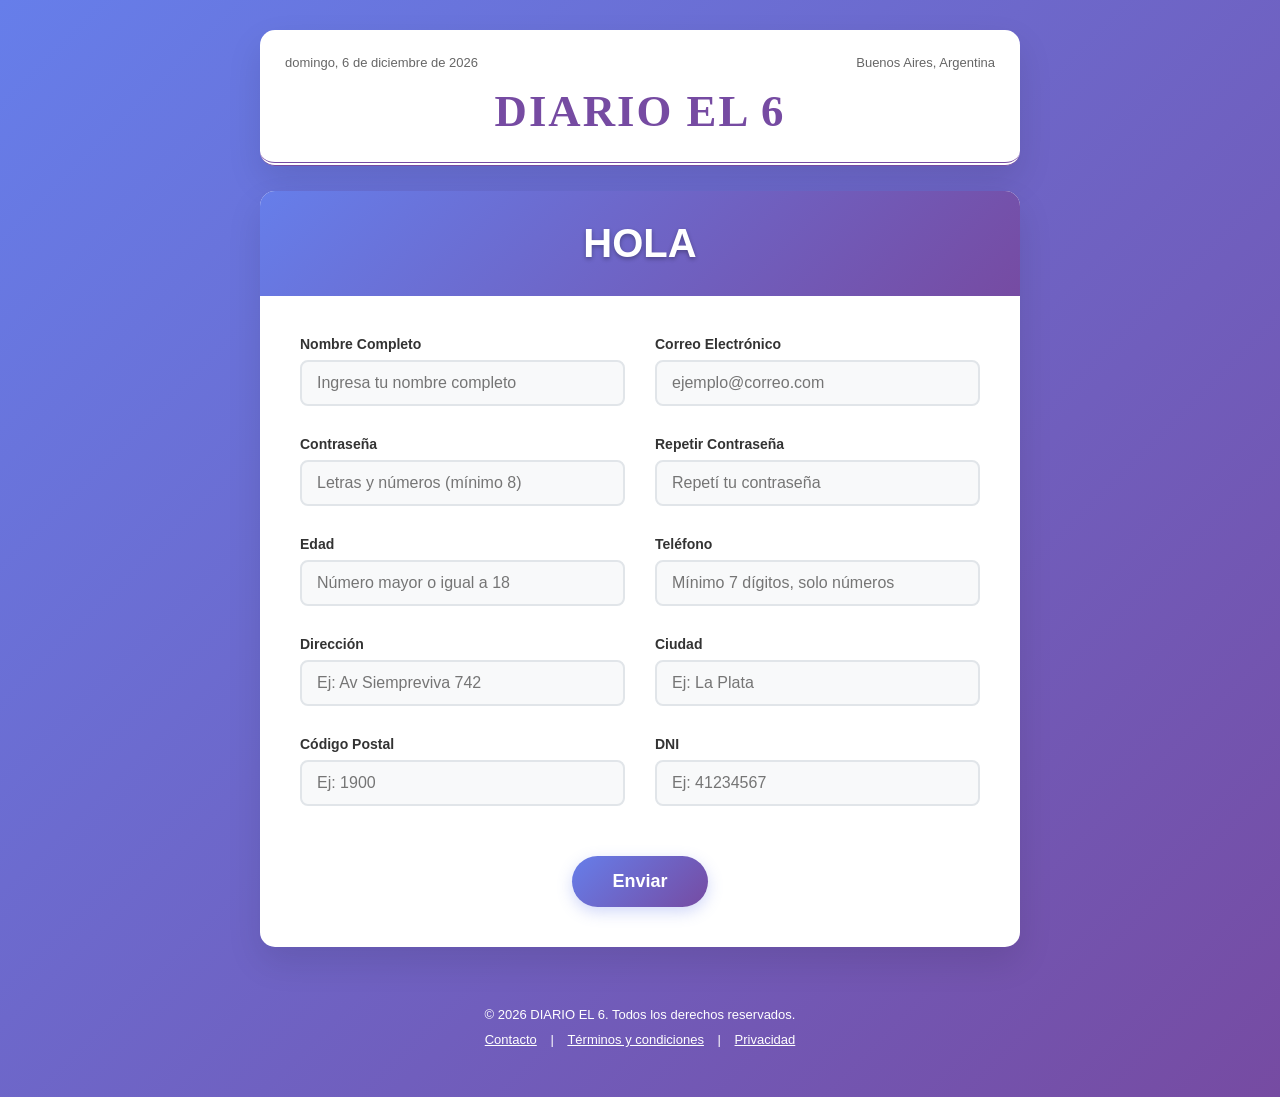
==== Clase 09/index.html @ 832ed439 "commit" ====
<!DOCTYPE html>
<html lang="es">
<head>
    <meta charset="UTF-8">
    <meta name="viewport" content="width=device-width, initial-scale=1.0">
    <title>Suscripción Diario - El Vocero Online</title>
    <link rel="stylesheet" href="estilos.css">
</head>
<body>
    <div class="contenedor-pagina">
        <header class="cabecera-diario">
            <div class="cabecera-info">
                <span id="fecha-actual"></span>
                <span>Buenos Aires, Argentina</span>
            </div>
            <h1 class="diario-titulo">DIARIO EL 6</h1>
        </header>

        <div class="contenedor">
            <div class="cabecera-tarjeta">
                <h1 class="titulo-tarjeta" id="titulo-dinamico">HOLA</h1>
            </div>
            
            <div class="contenedor-formulario">
                <form id="formulario-suscripcion" novalidate>
                    <div class="cuadricula-formulario">
                        <div class="grupo-campo">
                            <label for="nombre-completo">Nombre Completo</label>
                            <input type="text" id="nombre-completo" name="nombre-completo" placeholder="Ingresa tu nombre completo">
                            <div class="mensaje-error" id="error-nombre-completo"></div>
                        </div>

                        <div class="grupo-campo">
                            <label for="correo-electronico">Correo Electrónico</label>
                            <input type="email" id="correo-electronico" name="correo-electronico" placeholder="ejemplo@correo.com">
                            <div class="mensaje-error" id="error-correo-electronico"></div>
                        </div>

                        <div class="grupo-campo">
                            <label for="contrasena">Contraseña</label>
                            <input type="password" id="contrasena" name="contrasena" placeholder="Letras y números (mínimo 8)">
                            <div class="mensaje-error" id="error-contrasena"></div>
                        </div>

                        <div class="grupo-campo">
                            <label for="repetir-contrasena">Repetir Contraseña</label>
                            <input type="password" id="repetir-contrasena" name="repetir-contrasena" placeholder="Repetí tu contraseña">
                            <div class="mensaje-error" id="error-repetir-contrasena"></div>
                        </div>

                        <div class="grupo-campo">
                            <label for="edad">Edad</label>
                            <input type="number" id="edad" name="edad" placeholder="Número mayor o igual a 18">
                            <div class="mensaje-error" id="error-edad"></div>
                        </div>

                        <div class="grupo-campo">
                            <label for="telefono">Teléfono</label>
                            <input type="tel" id="telefono" name="telefono" placeholder="Mínimo 7 dígitos, solo números">
                            <div class="mensaje-error" id="error-telefono"></div>
                        </div>

                        <div class="grupo-campo">
                            <label for="direccion">Dirección</label>
                            <input type="text" id="direccion" name="direccion" placeholder="Ej: Av Siempreviva 742">
                            <div class="mensaje-error" id="error-direccion"></div>
                        </div>

                        <div class="grupo-campo">
                            <label for="ciudad">Ciudad</label>
                            <input type="text" id="ciudad" name="ciudad" placeholder="Ej: La Plata">
                            <div class="mensaje-error" id="error-ciudad"></div>
                        </div>

                        <div class="grupo-campo">
                            <label for="codigo-postal">Código Postal</label>
                            <input type="text" id="codigo-postal" name="codigo-postal" placeholder="Ej: 1900">
                            <div class="mensaje-error" id="error-codigo-postal"></div>
                        </div>

                        <div class="grupo-campo">
                            <label for="dni">DNI</label>
                            <input type="text" id="dni" name="dni" placeholder="Ej: 41234567">
                            <div class="mensaje-error" id="error-dni"></div>
                        </div>

                        <div class="contenedor-enviar">
                            <button type="submit" class="boton-enviar">Enviar</button>
                        </div>
                    </div>
                </form>
            </div>
        </div>
    </div>

    <footer class="pie-diario">
        <p>&copy; 2026 DIARIO EL 6. Todos los derechos reservados.</p>
        <div class="pie-enlaces">
            <a href="#">Contacto</a> | 
            <a href="#">Términos y condiciones</a> | 
            <a href="#">Privacidad</a>
        </div>
    </footer>

    <div id="modal-emergente" class="modal">
        <div class="modal-contenido">
            <div class="modal-cabecera">
                <span class="cerrar" id="cerrar-modal">&times;</span>
                <h2 class="modal-titulo" id="modal-titulo">Información del Formulario</h2>
            </div>
            <div id="modal-cuerpo"></div>
        </div>
    </div>

    <script>
        const opcionesFecha = { weekday: 'long', year: 'numeric', month: 'long', day: 'numeric' };
        document.getElementById('fecha-actual').textContent = new Date().toLocaleDateString('es-ES', opcionesFecha);

        const validadores = {
            'nombre-completo': (valor) => {
                const limpio = valor.trim();
                if (limpio.length <= 6) {
                    return "Debe tener más de 6 caracteres";
                }
                if (!limpio.includes(' ')) {
                    return "Debe tener al menos un espacio en el medio";
                }
                const partes = limpio.split(' ').filter(p => p.length > 0);
                if (partes.length < 2) {
                    return "Debe ingresar nombre y apellido completos separados por espacio";
                }
                return null;
            },
            'correo-electronico': (valor) => {
                const regexEmail = /^[^\s@]+@[^\s@]+\.[^\s@]+$/;
                if (!regexEmail.test(valor)) {
                    return "Ingresa un correo electrónico válido";
                }
                return null;
            },
            'contrasena': (valor) => {
                if (valor.length < 8) {
                    return "Debe tener al menos 8 caracteres";
                }
                const tieneLetras = /[a-zA-Z]/.test(valor);
                const tieneNumeros = /\d/.test(valor);
                const soloLetrasYNumeros = /^[a-zA-Z0-9]+$/.test(valor);
                if (!tieneLetras || !tieneNumeros || !soloLetrasYNumeros) {
                    return "Debe estar formada solo por letras y números";
                }
                return null;
            },
            'repetir-contrasena': (valor) => {
                const contraOriginal = document.getElementById('contrasena').value;
                if (valor !== contraOriginal) {
                    return "Las contraseñas no coinciden";
                }
                return null;
            },
            'edad': (valor) => {
                const num = Number(valor);
                if (valor === '' || isNaN(num) || !Number.isInteger(num) || num < 18) {
                    return "Debe ser un número entero mayor o igual a 18";
                }
                return null;
            },
            'telefono': (valor) => {
                if (!/^\d+$/.test(valor)) {
                    return "No se permiten espacios, guiones ni paréntesis";
                }
                if (valor.length < 7) {
                    return "Debe tener al menos 7 dígitos";
                }
                return null;
            },
            'direccion': (valor) => {
                const limpio = valor.trim();
                if (limpio.length < 5) {
                    return "Debe tener al menos 5 caracteres";
                }
                const tieneLetras = /[a-zA-ZáéíóúÁÉÍÓÚñÑ]/.test(limpio);
                const tieneNumeros = /\d/.test(limpio);
                if (!tieneLetras || !tieneNumeros) {
                    return "Debe contener letras y números";
                }
                if (!limpio.includes(' ')) {
                    return "Debe tener un espacio en el medio";
                }
                return null;
            },
            'ciudad': (valor) => {
                if (valor.trim().length < 3) {
                    return "Debe tener al menos 3 caracteres";
                }
                return null;
            },
            'codigo-postal': (valor) => {
                if (valor.trim().length < 3) {
                    return "Debe tener al menos 3 caracteres";
                }
                return null;
            },
            'dni': (valor) => {
                if (!/^\d+$/.test(valor)) {
                    return "Solo se permiten números";
                }
                if (valor.length !== 7 && valor.length !== 8) {
                    return "Debe ser un número de 7 u 8 dígitos";
                }
                return null;
            }
        };

        function mostrarError(campoId, mensaje) {
            const campo = document.getElementById(campoId);
            const divError = document.getElementById(`error-${campoId}`);
            campo.classList.add('campo-error');
            divError.textContent = mensaje;
            divError.classList.add('mostrar');
        }

        function limpiarError(campoId) {
            const campo = document.getElementById(campoId);
            const divError = document.getElementById(`error-${campoId}`);
            campo.classList.remove('campo-error');
            divError.textContent = '';
            divError.classList.remove('mostrar');
        }

        function validarCampo(campoId) {
            const campo = document.getElementById(campoId);
            const valor = campo.value;
            if (valor.trim() === '') {
                mostrarError(campoId, 'Este campo es obligatorio');
                return false;
            }
            const validador = validadores[campoId];
            if (validador) {
                const error = validador(valor);
                if (error) {
                    mostrarError(campoId, error);
                    return false;
                } else {
                    limpiarError(campoId);
                    return true;
                }
            }
            return true;
        }

        const campos = [
            'nombre-completo',
            'correo-electronico',
            'contrasena',
            'repetir-contrasena',
            'edad',
            'telefono',
            'direccion',
            'ciudad',
            'codigo-postal',
            'dni'
        ];
        
        campos.forEach(campoId => {
            const campo = document.getElementById(campoId);
            campo.addEventListener('blur', () => {
                validarCampo(campoId);
            });
            campo.addEventListener('focus', () => {
                limpiarError(campoId);
            });
        });

        const campoNombre = document.getElementById('nombre-completo');
        const elementoTitulo = document.getElementById('titulo-dinamico');

        function actualizarTitulo() {
            const nombre = campoNombre.value.trim();
            if (nombre) {
                elementoTitulo.textContent = `HOLA ${nombre.toUpperCase()}`;
            } else {
                elementoTitulo.textContent = 'HOLA';
            }
        }

        campoNombre.addEventListener('keydown', () => {
            setTimeout(actualizarTitulo, 10);
        });
        campoNombre.addEventListener('focus', actualizarTitulo);
        campoNombre.addEventListener('input', actualizarTitulo);

        const modal = document.getElementById('modal-emergente');
        const botonCerrar = document.getElementById('cerrar-modal');

        botonCerrar.onclick = function() {
            modal.style.display = 'none';
        }

        window.onclick = function(evento) {
            if (evento.target == modal) {
                modal.style.display = 'none';
            }
        }

        document.getElementById('formulario-suscripcion').addEventListener('submit', function(evento) {
            evento.preventDefault();
            let tieneErrores = false;
            const errores = [];
            
            campos.forEach(campoId => {
                if (!validarCampo(campoId)) {
                    tieneErrores = true;
                    const mensajeError = document.getElementById(`error-${campoId}`).textContent;
                    const label = document.querySelector(`label[for="${campoId}"]`).textContent;
                    errores.push(`${label}: ${mensajeError}`);
                }
            });

            const modalTitulo = document.getElementById('modal-titulo');
            const modalCuerpo = document.getElementById('modal-cuerpo');
            
            if (tieneErrores) {
                modalTitulo.textContent = 'Errores en el Formulario';
                modalCuerpo.innerHTML = `
                    <div class="lista-errores">
                        <h3>Por favor, corrige los siguientes errores:</h3>
                        <ul>
                            ${errores.map(error => `<li>${error}</li>`).join('')}
                        </ul>
                    </div>
                `;
            } else {
                modalTitulo.textContent = 'Formulario Enviado Correctamente';
                let dataHtml = '';
                
                campos.forEach(campoId => {
                    const campo = document.getElementById(campoId);
                    const label = document.querySelector(`label[for="${campoId}"]`).textContent;
                    let valor = campo.value;
                    if (campoId === 'contrasena' || campoId === 'repetir-contrasena') {
                        valor = '••••••••';
                    }
                    dataHtml += `
                        <div class="dato-item">
                            <div class="dato-etiqueta">${label}:</div>
                            <div>${valor}</div>
                        </div>
                    `;
                });
                
                modalCuerpo.innerHTML = dataHtml;
            }
            
            modal.style.display = 'flex';
        });
    </script>
</body>
</html>
---- Clase 09/estilos.css ----
* {
    margin: 0;
    padding: 0;
    box-sizing: border-box;
}

body {
    font-family: Arial, sans-serif;
    background: linear-gradient(135deg, #667eea 0%, #764ba2 100%);
    min-height: 100vh;
    margin: 0;
    padding: 20px 0;
}

.cabecera-diario {
    background: white;
    border-radius: 15px;
    box-shadow: 0 15px 35px rgba(0,0,0,0.1);
    padding: 25px;
    margin-top: 10px;
    margin-bottom: 25px;
    border-bottom: 4px double #764ba2;
    text-align: center;
}

.cabecera-info {
    display: flex;
    flex-direction: column;
    gap: 5px;
    font-size: 13px;
    color: #666;
    margin-bottom: 12px;
}

@media (min-width: 768px) {
    .cabecera-info {
        flex-direction: row;
        justify-content: space-between;
        margin-bottom: 15px;
    }
}

.diario-titulo {
    font-family: 'Times New Roman', Georgia, serif;
    font-size: 2.8em;
    font-weight: bold;
    text-transform: uppercase;
    letter-spacing: 2px;
    color: #764ba2;
    margin: 0;
}

.contenedor-pagina {
    max-width: 800px;
    margin: 0 auto;
    padding: 0 20px;
}

.contenedor {
    background: white;
    border-radius: 15px;
    box-shadow: 0 15px 35px rgba(0,0,0,0.1);
    overflow: hidden;
}

.cabecera-tarjeta {
    background: linear-gradient(135deg, #667eea 0%, #764ba2 100%);
    padding: 30px;
    text-align: center;
}

.titulo-tarjeta {
    color: white;
    font-size: 2.5em;
    font-weight: bold;
    text-shadow: 0 2px 4px rgba(0,0,0,0.3);
    transition: all 0.3s ease;
}

.contenedor-formulario {
    padding: 40px;
}

.cuadricula-formulario {
    display: grid;
    grid-template-columns: 1fr;
    gap: 25px;
}

@media (min-width: 768px) {
    .cuadricula-formulario {
        grid-template-columns: 1fr 1fr;
        gap: 30px;
    }
}

.grupo-campo {
    display: flex;
    flex-direction: column;
}

label {
    font-weight: bold;
    color: #333;
    margin-bottom: 8px;
    font-size: 14px;
}

input {
    padding: 12px 15px;
    border: 2px solid #e1e5e9;
    border-radius: 8px;
    font-size: 16px;
    transition: all 0.3s ease;
    background: #f8f9fa;
    font-family: Arial, sans-serif;
}

input:focus {
    outline: none;
    border-color: #667eea;
    background: white;
    box-shadow: 0 0 0 3px rgba(102, 126, 234, 0.1);
}

input.campo-error {
    border-color: #e74c3c;
    background: #fdf2f2;
}

.mensaje-error {
    color: #e74c3c;
    font-size: 13px;
    margin-top: 5px;
    opacity: 0;
    transform: translateY(-10px);
    transition: all 0.3s ease;
    display: none;
}

.mensaje-error.mostrar {
    display: block;
    opacity: 1;
    transform: translateY(0);
}

.contenedor-enviar {
    grid-column: 1 / -1;
    display: flex;
    justify-content: center;
    margin-top: 20px;
}

.boton-enviar {
    background: linear-gradient(135deg, #667eea 0%, #764ba2 100%);
    color: white;
    border: none;
    padding: 15px 40px;
    font-size: 18px;
    font-weight: bold;
    border-radius: 50px;
    cursor: pointer;
    transition: all 0.3s ease;
    box-shadow: 0 5px 15px rgba(102, 126, 234, 0.3);
}

.boton-enviar:hover {
    transform: translateY(-2px);
    box-shadow: 0 8px 25px rgba(102, 126, 234, 0.4);
}

.boton-enviar:active {
    transform: translateY(0);
}

.pie-diario {
    text-align: center;
    color: white;
    padding: 30px 0;
    margin-top: 30px;
    font-size: 13px;
}

.pie-diario p {
    margin-bottom: 10px;
}

.pie-diario a {
    color: white;
    text-decoration: underline;
    margin: 0 10px;
    transition: opacity 0.2s ease;
}

.pie-diario a:hover {
    opacity: 0.8;
}

.modal {
    display: none;
    position: fixed;
    z-index: 1000;
    left: 0;
    top: 0;
    width: 100%;
    height: 100%;
    background-color: rgba(0, 0, 0, 0.5);
    backdrop-filter: blur(5px);
    align-items: center;
    justify-content: center;
}

.modal-contenido {
    background-color: white;
    padding: 30px;
    border-radius: 15px;
    width: 90%;
    max-width: 500px;
    max-height: 80vh;
    overflow-y: auto;
    animation: deslizar-entrada 0.3s ease;
}

@keyframes deslizar-entrada {
    from {
        opacity: 0;
        transform: translateY(-50px);
    }
    to {
        opacity: 1;
        transform: translateY(0);
    }
}

.modal-cabecera {
    margin-bottom: 20px;
}

.modal-titulo {
    color: #333;
    font-size: 24px;
    margin-bottom: 10px;
    text-align: center;
}

.cerrar {
    color: #aaa;
    float: right;
    font-size: 28px;
    font-weight: bold;
    cursor: pointer;
    line-height: 1;
}

.cerrar:hover {
    color: #e74c3c;
}

.dato-item {
    margin-bottom: 15px;
    padding: 10px;
    background: #f8f9fa;
    border-radius: 8px;
}

.dato-etiqueta {
    font-weight: bold;
    color: #667eea;
}

.lista-errores {
    background: #fdf2f2;
    border: 1px solid #e74c3c;
    border-radius: 8px;
    padding: 15px;
    margin-top: 20px;
}

.lista-errores h3 {
    color: #e74c3c;
    margin-bottom: 10px;
    font-size: 16px;
}

.lista-errores ul {
    margin-left: 20px;
}

.lista-errores li {
    color: #e74c3c;
    margin-bottom: 5px;
}
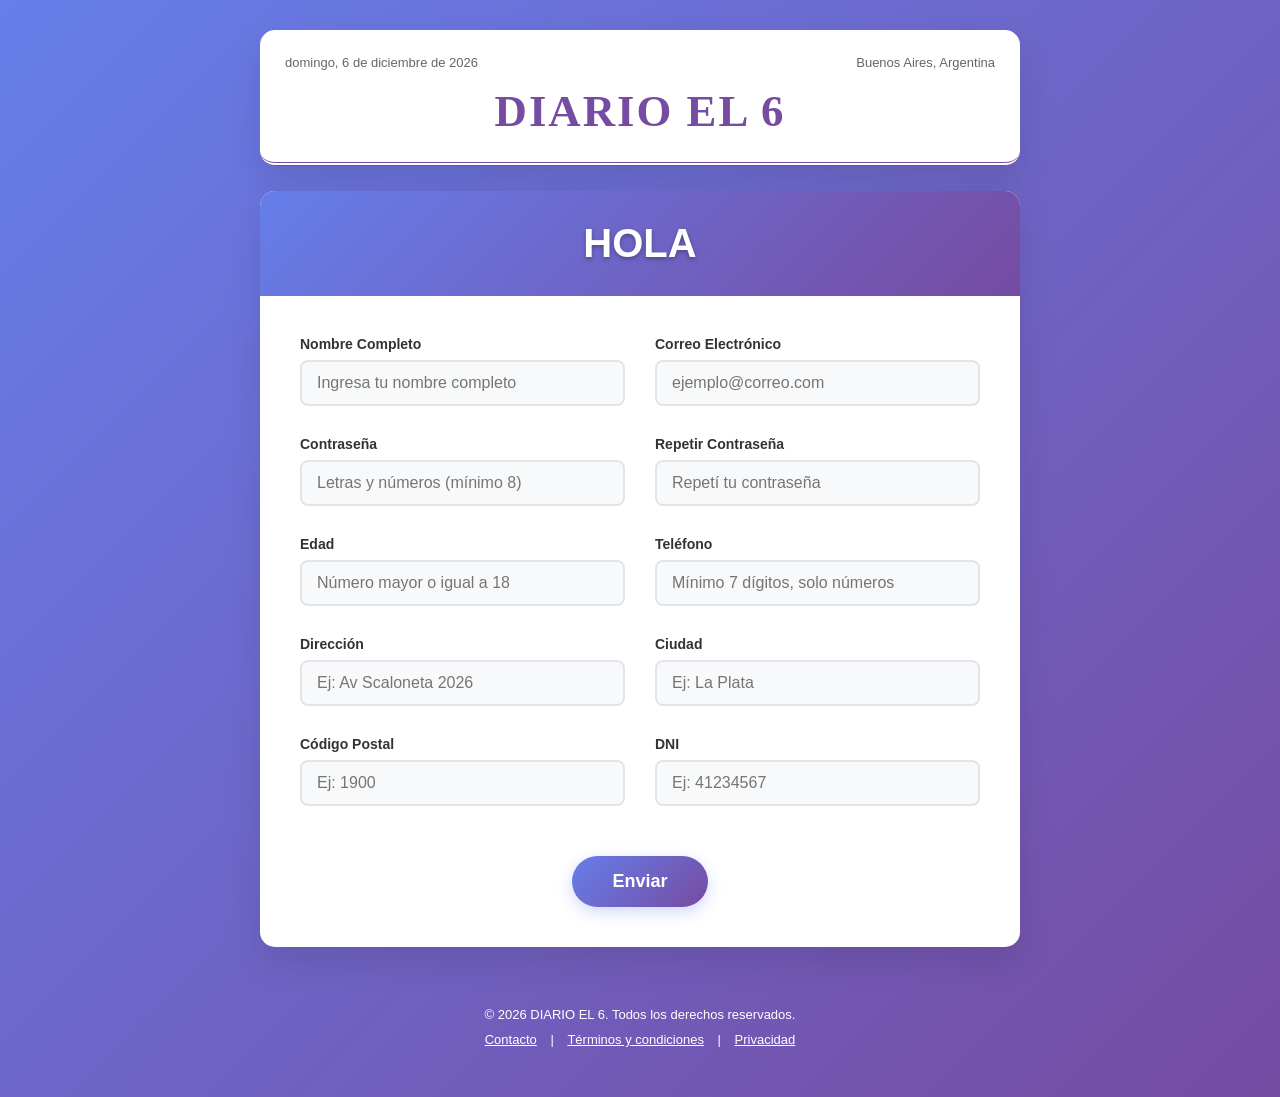
==== commit 5b757e70: "comit" ====
--- a/Clase 09/index.html
+++ b/Clase 09/index.html
@@ -62,7 +62,7 @@
 
                         <div class="grupo-campo">
                             <label for="direccion">Dirección</label>
-                            <input type="text" id="direccion" name="direccion" placeholder="Ej: Av Siempreviva 742">
+                            <input type="text" id="direccion" name="direccion" placeholder="Ej: Av Scaloneta 2026">
                             <div class="mensaje-error" id="error-direccion"></div>
                         </div>
 
